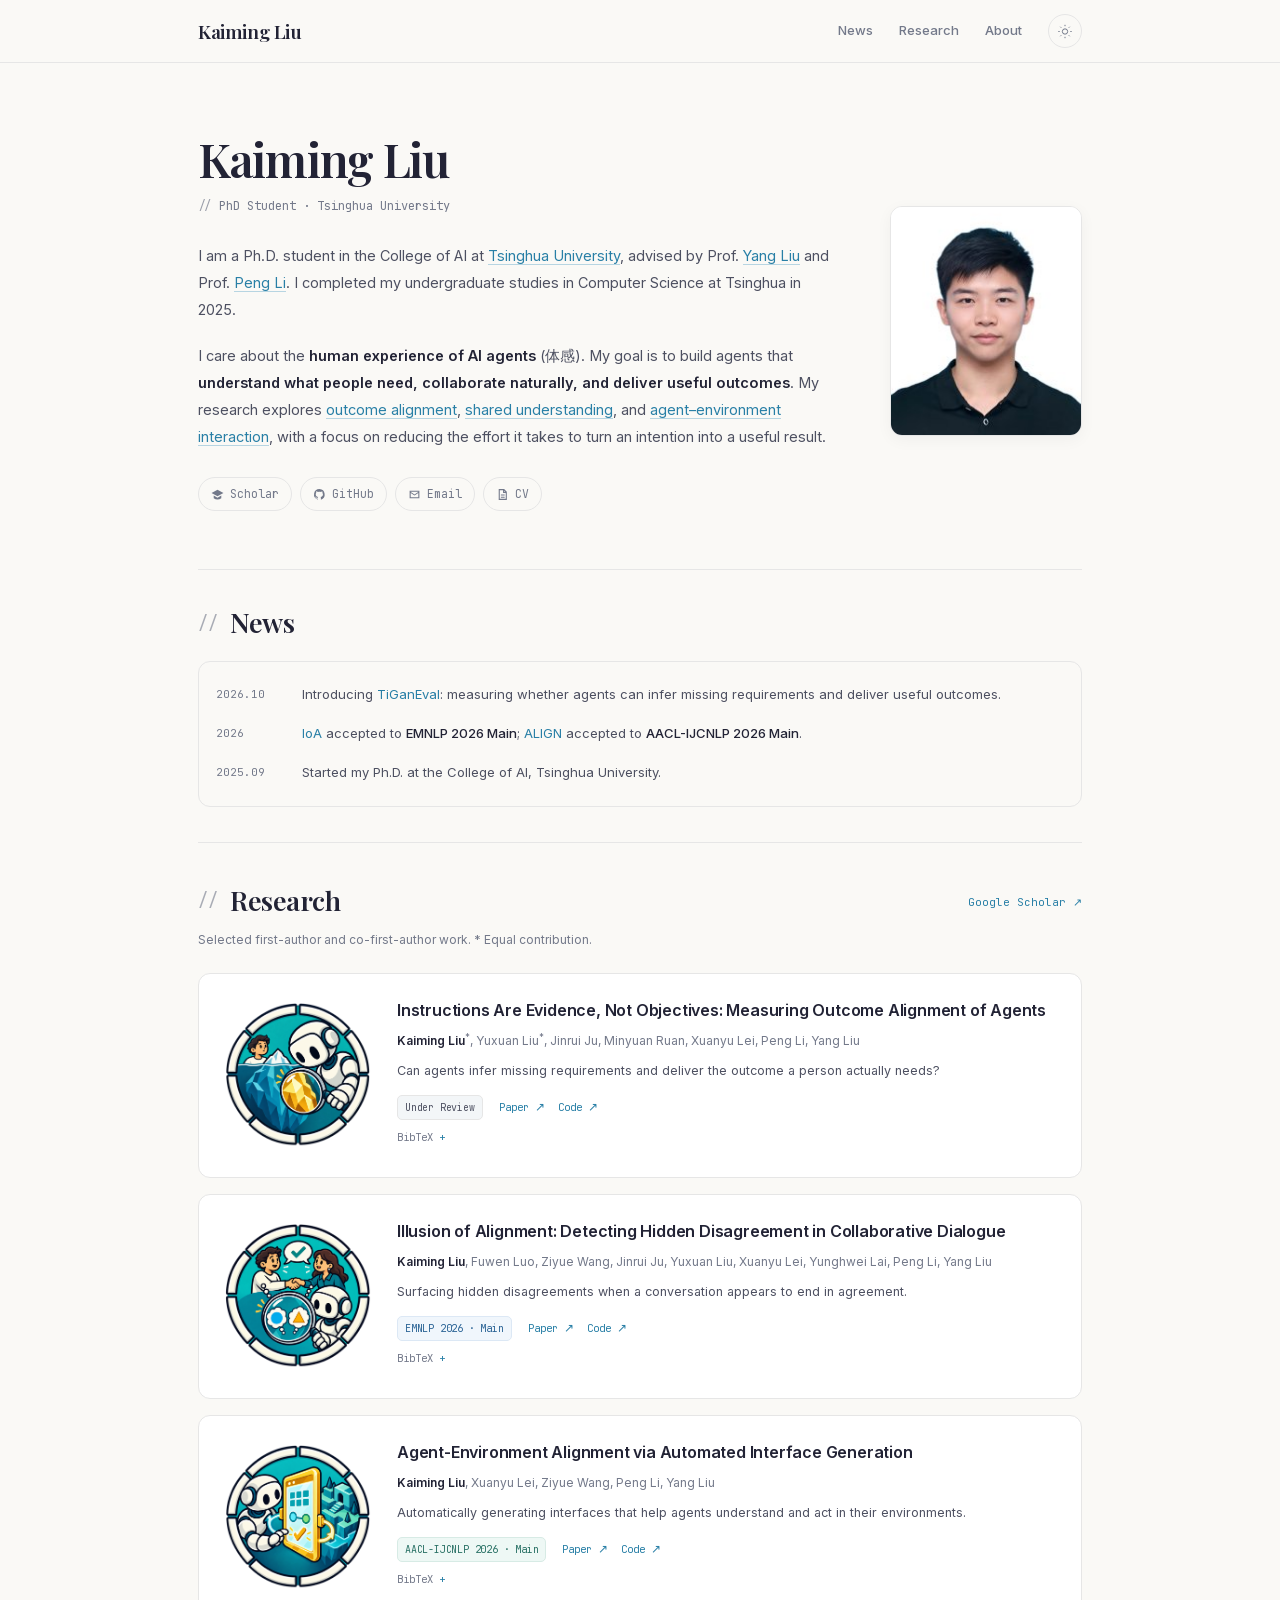
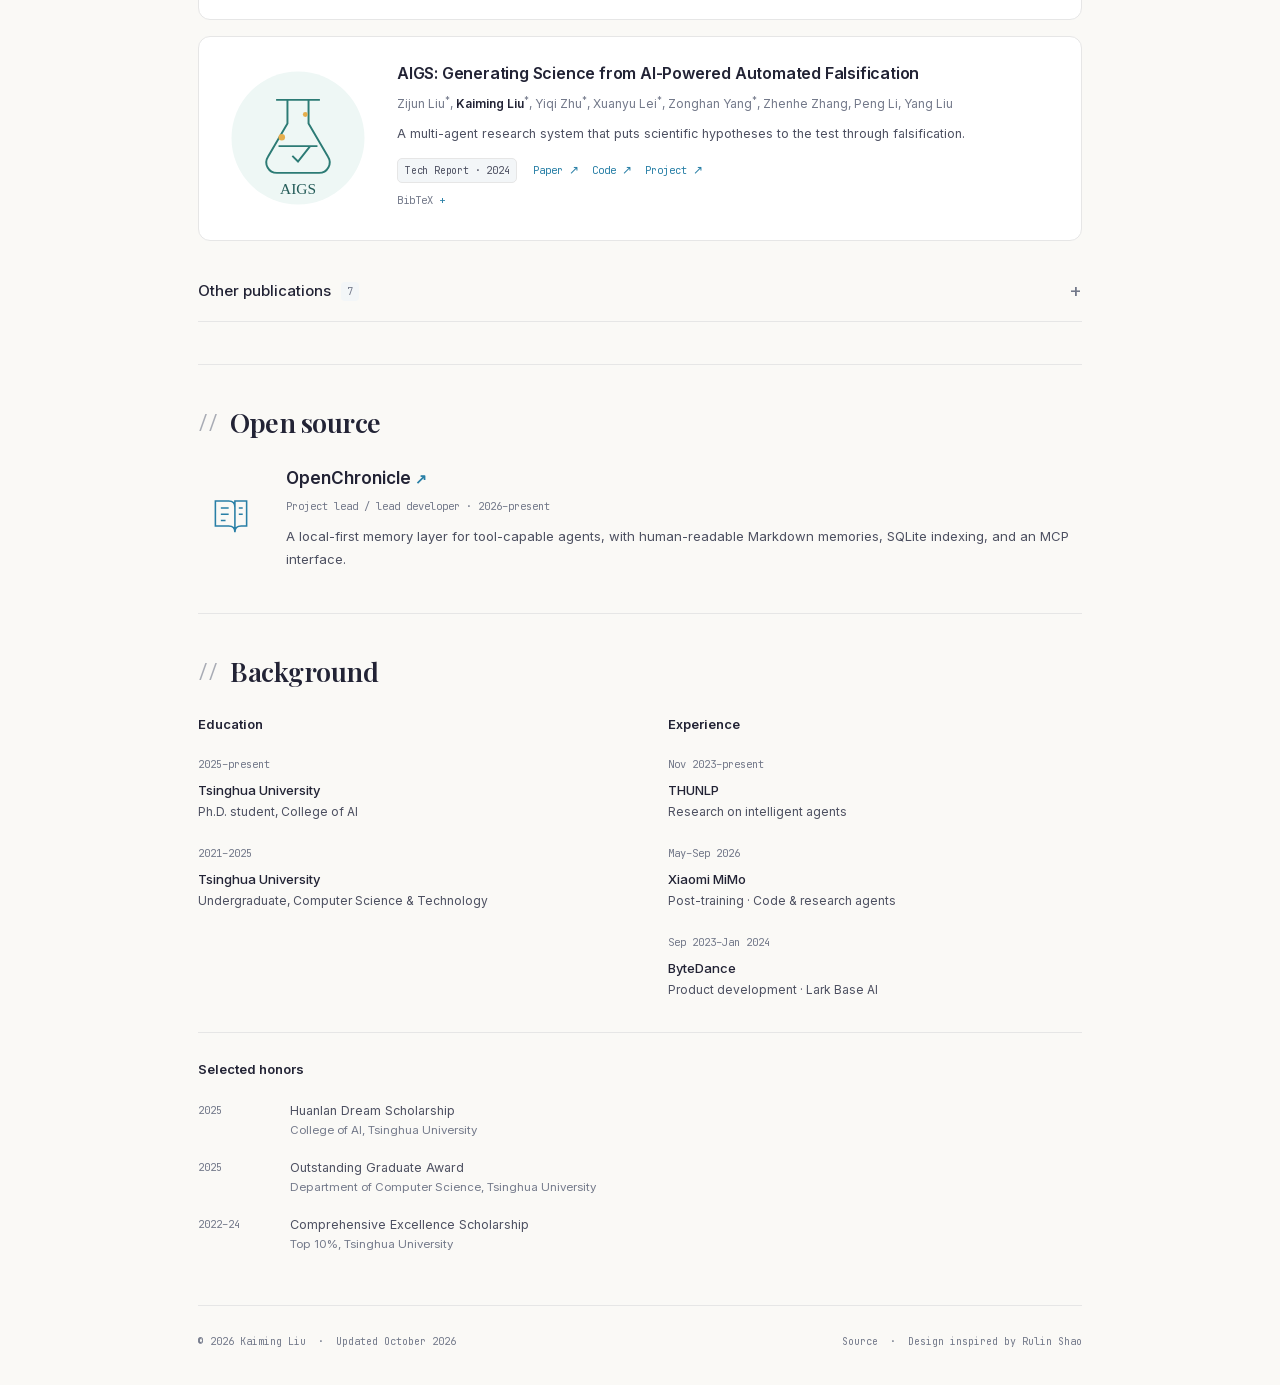
==== index.html @ 035455b8 "Create academic homepage with research and publications" ====
<!doctype html>
<html lang="en" data-theme="light">
<head>
  <meta charset="utf-8">
  <meta name="viewport" content="width=device-width, initial-scale=1">
  <meta name="color-scheme" content="light dark">
  <title>Kaiming Liu | Tsinghua University</title>
  <meta name="description" content="Kaiming Liu is a Ph.D. student at Tsinghua University studying the human experience of AI agents, outcome alignment, and human–agent collaboration.">
  <link rel="canonical" href="https://kming-l.github.io/">
  <meta property="og:type" content="website">
  <meta property="og:title" content="Kaiming Liu | Tsinghua University">
  <meta property="og:description" content="Building AI agents that understand what people need, collaborate naturally, and deliver useful outcomes.">
  <meta property="og:url" content="https://kming-l.github.io/">
  <meta property="og:image" content="https://kming-l.github.io/assets/portrait.jpg">
  <meta name="twitter:card" content="summary">
  <meta name="theme-color" content="#faf9f6">
  <link rel="icon" href="assets/favicon.svg" type="image/svg+xml">
  <link rel="stylesheet" href="assets/fonts/fonts.css">
  <link rel="stylesheet" href="assets/site.css">
  <script>try{const t=localStorage.getItem('kaiming-theme');if(t==='dark'||t==='light')document.documentElement.dataset.theme=t}catch{}</script>
  <script src="assets/site.js" defer></script>
  <script type="application/ld+json">{"@context":"https://schema.org","@type":"Person","name":"Kaiming Liu","url":"https://kming-l.github.io/","image":"https://kming-l.github.io/assets/portrait.jpg","jobTitle":"Ph.D. student","affiliation":{"@type":"CollegeOrUniversity","name":"Tsinghua University"},"sameAs":["https://github.com/KMing-L","https://scholar.google.com/citations?user=X9bm8UMAAAAJ&hl=en"]}</script>
</head>
<body>
  <a class="skip-link" href="#main">Skip to content</a>
  <header class="site-header">
    <nav class="nav-inner" aria-label="Main navigation">
      <a class="wordmark" href="#top">Kaiming Liu</a>
      <div class="nav-items"><a href="#news">News</a><a href="#research">Research</a><a href="#about">About</a>
        <button id="theme-toggle" type="button" aria-label="Switch to dark theme" aria-pressed="false" title="Switch theme" hidden>
          <svg class="sun-icon" viewBox="0 0 24 24" fill="none" stroke="currentColor" stroke-width="1.5" aria-hidden="true"><circle cx="12" cy="12" r="4"/><path d="M12 2v2m0 16v2M2 12h2m16 0h2M4.9 4.9l1.4 1.4m11.4 11.4 1.4 1.4M4.9 19.1l1.4-1.4M17.7 6.3l1.4-1.4"/></svg>
          <svg class="moon-icon" viewBox="0 0 24 24" fill="none" stroke="currentColor" stroke-width="1.5" aria-hidden="true"><path d="M20.7 13.3A8.9 8.9 0 0 1 10.7 3.3 9 9 0 1 0 20.7 13.3Z"/></svg>
        </button>
      </div>
    </nav>
  </header>
  <main id="main" class="page-shell">
    <section class="intro" id="top" aria-labelledby="name">
      <div class="intro-main">
        <h1 id="name">Kaiming Liu</h1>
        <p class="affiliation"><span aria-hidden="true">// </span>PhD Student · Tsinghua University</p>
        <div class="bio">
          <p>I am a Ph.D. student in the College of AI at <a href="https://www.tsinghua.edu.cn/en/">Tsinghua University</a>, advised by Prof. <a href="https://nlp.csai.tsinghua.edu.cn/~ly/">Yang Liu</a> and Prof. <a href="https://lpeng.net/">Peng Li</a>. I completed my undergraduate studies in Computer Science at Tsinghua in 2025.</p>
          <p>I care about the <strong>human experience of AI agents</strong> (<span lang="zh-CN">体感</span>). My goal is to build agents that <strong>understand what people need, collaborate naturally, and deliver useful outcomes</strong>. My research explores <a href="#tigan">outcome alignment</a>, <a href="#ioa">shared understanding</a>, and <a href="#align">agent–environment interaction</a>, with a focus on reducing the effort it takes to turn an intention into a useful result.</p>
        </div>
        <div class="contact-links" aria-label="Profile and contact links">
          <a href="https://scholar.google.com/citations?user=X9bm8UMAAAAJ&amp;hl=en"><svg viewBox="0 0 24 24" aria-hidden="true"><path d="m12 3 11 6-11 6L1 9Zm-7 11 7 4 7-4v5c-4 3-10 3-14 0Z"/></svg>Scholar</a>
          <a href="https://github.com/KMing-L"><svg viewBox="0 0 24 24" aria-hidden="true"><path d="M12 2a10 10 0 0 0-3.2 19.5v-2c-2.8.6-3.4-1.2-3.4-1.2-.5-1.2-1.1-1.5-1.1-1.5-.9-.6.1-.6.1-.6 1 .1 1.5 1.1 1.5 1.1.9 1.5 2.3 1 2.9.8.1-.7.4-1.2.7-1.5-2.2-.3-4.5-1.1-4.5-5 0-1.1.4-2 1-2.7-.1-.3-.4-1.3.1-2.7 0 0 .8-.3 2.8 1A10 10 0 0 1 12 7c.9 0 1.7.1 2.5.3 2-1.3 2.8-1 2.8-1 .5 1.4.2 2.4.1 2.7.7.7 1 1.6 1 2.7 0 3.9-2.3 4.7-4.5 5 .4.3.7.9.7 1.8v3A10 10 0 0 0 12 2Z"/></svg>GitHub</a>
          <a href="mailto:chatkming@gmail.com"><svg viewBox="0 0 24 24" aria-hidden="true"><path d="M3 5h18v14H3Zm1.5 2 7.5 5 7.5-5H4.5ZM5 17h14V9l-7 4.7L5 9Z"/></svg>Email</a>
          <a href="cv.html"><svg viewBox="0 0 24 24" aria-hidden="true"><path d="M5 2h10l5 5v15H5Zm2 2v16h11V9h-5V4H7Zm8 1v2h2ZM9 12h7v2H9Zm0 4h7v2H9Z"/></svg>CV</a>
        </div>
      </div>
      <figure class="portrait"><img src="assets/portrait.jpg" width="192" height="256" alt="Kaiming Liu" fetchpriority="high"></figure>
    </section>

    <section class="page-section news-section" id="news" aria-labelledby="news-title">
      <h2 id="news-title"><span aria-hidden="true">//</span> News</h2>
      <div class="news-list">
        <div class="news-item"><time datetime="2026-10-13">2026.10</time><p>Introducing <a href="#tigan">TiGanEval</a>: measuring whether agents can infer missing requirements and deliver useful outcomes.</p></div>
        <div class="news-item"><span class="news-date">2026</span><p><a href="#ioa">IoA</a> accepted to <strong>EMNLP 2026 Main</strong>; <a href="#align">ALIGN</a> accepted to <strong>AACL-IJCNLP 2026 Main</strong>.</p></div>
        <div class="news-item"><time datetime="2025-09">2025.09</time><p>Started my Ph.D. at the College of AI, Tsinghua University.</p></div>
      </div>
    </section>

    <section class="page-section" id="research" aria-labelledby="research-title">
      <div class="section-heading"><h2 id="research-title"><span aria-hidden="true">//</span> Research</h2><a class="section-link" href="https://scholar.google.com/citations?user=X9bm8UMAAAAJ&amp;hl=en">Google Scholar <span aria-hidden="true">↗</span></a></div>
      <p class="section-note">Selected first-author and co-first-author work. <span>* Equal contribution.</span></p>
      <div class="paper-list"><article class="paper-card" id="tigan">
      <a class="paper-art" href="https://arxiv.org/abs/2610.17757" aria-label="Read Instructions Are Evidence, Not Objectives: Measuring Outcome Alignment of Agents">
        <img src="assets/tigan.png" width="180" height="180" alt="TiGanEval" loading="lazy">
      </a>
      <div class="paper-body">
        <h3><a href="https://arxiv.org/abs/2610.17757">Instructions Are Evidence, Not Objectives: Measuring Outcome Alignment of Agents</a></h3>
        <p class="authors"><strong>Kaiming Liu</strong><sup>*</sup>, Yuxuan Liu<sup>*</sup>, Jinrui Ju, Minyuan Ruan, Xuanyu Lei, Peng Li, Yang Liu</p>
        <p class="paper-description">Can agents infer missing requirements and deliver the outcome a person actually needs?</p>
        <div class="paper-bottom"><span class="venue neutral">Under Review</span><div class="paper-links"><a href="https://arxiv.org/abs/2610.17757">Paper <span aria-hidden="true">↗</span></a><a href="https://github.com/THUNLP-MT/TiGanEval">Code <span aria-hidden="true">↗</span></a></div></div>
        <details class="citation"><summary>BibTeX</summary><div class="citation-panel"><button class="copy-citation" type="button">Copy citation</button><pre tabindex="0">@misc{tigan2026,
  title = {Instructions Are Evidence, Not Objectives: Measuring Outcome Alignment of Agents},
  author = {Kaiming Liu and Yuxuan Liu and Jinrui Ju and Minyuan Ruan and Xuanyu Lei and Peng Li and Yang Liu},
  year = {2026},
  eprint = {2610.17757},
  archivePrefix = {arXiv},
  url = {https://arxiv.org/abs/2610.17757}
}</pre></div></details>
      </div>
    </article>
<article class="paper-card" id="ioa">
      <a class="paper-art" href="https://arxiv.org/abs/2608.08210" aria-label="Read Illusion of Alignment: Detecting Hidden Disagreement in Collaborative Dialogue">
        <img src="assets/ioa.png" width="180" height="180" alt="IoA" loading="lazy">
      </a>
      <div class="paper-body">
        <h3><a href="https://arxiv.org/abs/2608.08210">Illusion of Alignment: Detecting Hidden Disagreement in Collaborative Dialogue</a></h3>
        <p class="authors"><strong>Kaiming Liu</strong>, Fuwen Luo, Ziyue Wang, Jinrui Ju, Yuxuan Liu, Xuanyu Lei, Yunghwei Lai, Peng Li, Yang Liu</p>
        <p class="paper-description">Surfacing hidden disagreements when a conversation appears to end in agreement.</p>
        <div class="paper-bottom"><span class="venue blue">EMNLP 2026 · Main</span><div class="paper-links"><a href="https://arxiv.org/abs/2608.08210">Paper <span aria-hidden="true">↗</span></a><a href="https://github.com/THUNLP-MT/IoA">Code <span aria-hidden="true">↗</span></a></div></div>
        <details class="citation"><summary>BibTeX</summary><div class="citation-panel"><button class="copy-citation" type="button">Copy citation</button><pre tabindex="0">@misc{ioa2026,
  title = {Illusion of Alignment: Detecting Hidden Disagreement in Collaborative Dialogue},
  author = {Kaiming Liu and Fuwen Luo and Ziyue Wang and Jinrui Ju and Yuxuan Liu and Xuanyu Lei and Yunghwei Lai and Peng Li and Yang Liu},
  year = {2026},
  eprint = {2608.08210},
  archivePrefix = {arXiv},
  url = {https://arxiv.org/abs/2608.08210}
}</pre></div></details>
      </div>
    </article>
<article class="paper-card" id="align">
      <a class="paper-art" href="https://arxiv.org/abs/2505.21055" aria-label="Read Agent-Environment Alignment via Automated Interface Generation">
        <img src="assets/align.png" width="180" height="180" alt="ALIGN" loading="lazy">
      </a>
      <div class="paper-body">
        <h3><a href="https://arxiv.org/abs/2505.21055">Agent-Environment Alignment via Automated Interface Generation</a></h3>
        <p class="authors"><strong>Kaiming Liu</strong>, Xuanyu Lei, Ziyue Wang, Peng Li, Yang Liu</p>
        <p class="paper-description">Automatically generating interfaces that help agents understand and act in their environments.</p>
        <div class="paper-bottom"><span class="venue teal">AACL-IJCNLP 2026 · Main</span><div class="paper-links"><a href="https://arxiv.org/abs/2505.21055">Paper <span aria-hidden="true">↗</span></a><a href="https://github.com/THUNLP-MT/ALIGN">Code <span aria-hidden="true">↗</span></a></div></div>
        <details class="citation"><summary>BibTeX</summary><div class="citation-panel"><button class="copy-citation" type="button">Copy citation</button><pre tabindex="0">@misc{align2025,
  title = {Agent-Environment Alignment via Automated Interface Generation},
  author = {Kaiming Liu and Xuanyu Lei and Ziyue Wang and Peng Li and Yang Liu},
  year = {2025},
  eprint = {2505.21055},
  archivePrefix = {arXiv},
  url = {https://arxiv.org/abs/2505.21055}
}</pre></div></details>
      </div>
    </article>
<article class="paper-card" id="aigs">
      <a class="paper-art" href="https://arxiv.org/abs/2411.11910" aria-label="Read AIGS: Generating Science from AI-Powered Automated Falsification">
        <img src="assets/aigs.svg" width="180" height="180" alt="AIGS" loading="lazy">
      </a>
      <div class="paper-body">
        <h3><a href="https://arxiv.org/abs/2411.11910">AIGS: Generating Science from AI-Powered Automated Falsification</a></h3>
        <p class="authors">Zijun Liu<sup>*</sup>, <strong>Kaiming Liu</strong><sup>*</sup>, Yiqi Zhu<sup>*</sup>, Xuanyu Lei<sup>*</sup>, Zonghan Yang<sup>*</sup>, Zhenhe Zhang, Peng Li, Yang Liu</p>
        <p class="paper-description">A multi-agent research system that puts scientific hypotheses to the test through falsification.</p>
        <div class="paper-bottom"><span class="venue neutral">Tech Report · 2024</span><div class="paper-links"><a href="https://arxiv.org/abs/2411.11910">Paper <span aria-hidden="true">↗</span></a><a href="https://github.com/AgentForceTeamOfficial/Baby-AIGS">Code <span aria-hidden="true">↗</span></a><a href="https://agent-force.github.io/AIGS/">Project <span aria-hidden="true">↗</span></a></div></div>
        <details class="citation"><summary>BibTeX</summary><div class="citation-panel"><button class="copy-citation" type="button">Copy citation</button><pre tabindex="0">@misc{aigs2024,
  title = {AIGS: Generating Science from AI-Powered Automated Falsification},
  author = {Zijun Liu and Kaiming Liu and Yiqi Zhu and Xuanyu Lei and Zonghan Yang and Zhenhe Zhang and Peng Li and Yang Liu},
  year = {2024},
  eprint = {2411.11910},
  archivePrefix = {arXiv},
  url = {https://arxiv.org/abs/2411.11910}
}</pre></div></details>
      </div>
    </article></div>
      <details class="other-publications" id="other-publications"><summary>Other publications <span class="count">7</span><span class="expand-mark" aria-hidden="true">+</span></summary><div class="other-list"><article class="compact-paper" id="mimo"><h3><a href="https://arxiv.org/abs/2610.11959">MiMo-V2.6: Scaling Reinforcement Learning Towards Self-Improvement</a></h3><p class="authors">Xiaomi LLM-Core Team (including <strong>Kaiming Liu</strong>)</p><p class="compact-venue">Tech Report · 2026 <span aria-hidden="true">·</span> <a href="https://arxiv.org/abs/2610.11959">Paper ↗</a></p></article>
<article class="compact-paper" id="state2state"><h3><a href="https://arxiv.org/abs/2608.04934">State2State: Environment-Derived Mid-Training for LLM Agents</a></h3><p class="authors">Xuanyu Lei, Yiqi Zhu, Chenliang Li, <strong>Kaiming Liu</strong>, Peng Li, Ming Yan, Jieping Ye, Ya-Qin Zhang, Yang Liu</p><p class="compact-venue">Preprint · 2026 <span aria-hidden="true">·</span> <a href="https://arxiv.org/abs/2608.04934">Paper ↗</a></p></article>
<article class="compact-paper" id="beyond-words"><h3><a href="https://arxiv.org/abs/2602.13832">Beyond Words: Evaluating and Bridging Epistemic Divergence in User-Agent Interaction via Theory of Mind</a></h3><p class="authors">Minyuan Ruan<sup>*</sup>, Ziyue Wang<sup>*</sup>, <strong>Kaiming Liu</strong>, Yunghwei Lai, Peng Li, Yang Liu</p><p class="compact-venue">Under Review · 2026 <span aria-hidden="true">·</span> <a href="https://arxiv.org/abs/2602.13832">Paper ↗</a></p></article>
<article class="compact-paper" id="doctor-r1"><h3><a href="https://arxiv.org/abs/2510.04284">Doctor-R1: Mastering Clinical Inquiry with Experiential Agentic Reinforcement Learning</a></h3><p class="authors">Yunghwei Lai, <strong>Kaiming Liu</strong>, Ziyue Wang, Weizhi Ma, Yang Liu</p><p class="compact-venue">ICLR 2026 <span aria-hidden="true">·</span> <a href="https://arxiv.org/abs/2510.04284">Paper ↗</a></p></article>
<article class="compact-paper" id="writing-rl"><h3><a href="https://aclanthology.org/2026.acl-long.255/">Writing-RL: Advancing Long-form Writing via Adaptive Curriculum Reinforcement Learning</a></h3><p class="authors">Xuanyu Lei, Chenliang Li, Yuning Wu, <strong>Kaiming Liu</strong>, Weizhou Shen, Peng Li, Ming Yan, Fei Huang, Ya-Qin Zhang, Yang Liu</p><p class="compact-venue">ACL 2026 · Main <span aria-hidden="true">·</span> <a href="https://aclanthology.org/2026.acl-long.255/">Paper ↗</a></p></article>
<article class="compact-paper" id="edc2-rag"><h3><a href="https://aclanthology.org/2025.findings-emnlp.522/">Efficient Dynamic Clustering-Based Document Compression for Retrieval-Augmented-Generation</a></h3><p class="authors">Weitao Li, Xiangyu Zhang, <strong>Kaiming Liu</strong>, Xuanyu Lei, Weizhi Ma, Yang Liu</p><p class="compact-venue">EMNLP 2025 · Findings <span aria-hidden="true">·</span> <a href="https://aclanthology.org/2025.findings-emnlp.522/">Paper ↗</a></p></article>
<article class="compact-paper" id="unified-alignment"><h3><a href="https://arxiv.org/abs/2402.07744">Towards Unified Alignment Between Agents, Humans, and Environment</a></h3><p class="authors">Zonghan Yang<sup>*</sup>, An Liu<sup>*</sup>, Zijun Liu<sup>*</sup>, <strong>Kaiming Liu</strong>, Fangzhou Xiong, Yile Wang, Zeyuan Yang, Qingyuan Hu, Xinrui Chen, Zhenhe Zhang, Fuwen Luo, Zhicheng Guo, Peng Li, Yang Liu</p><p class="compact-venue">ICML 2024 <span aria-hidden="true">·</span> <a href="https://arxiv.org/abs/2402.07744">Paper ↗</a></p></article></div></details>
    </section>

    <section class="page-section" id="projects" aria-labelledby="projects-title">
      <h2 id="projects-title"><span aria-hidden="true">//</span> Open source</h2>
      <article class="project-row"><div class="project-symbol" aria-hidden="true"><svg viewBox="0 0 64 64" fill="none" stroke="currentColor" stroke-width="2"><path d="M12 14h17c5 0 8 3 8 8v32c0-5-3-8-8-8H12Zm40 0H37v40c0-5 3-8 8-8h7Z"/><path d="M19 23h10m-10 8h10m-10 8h6m17-16h5m-5 8h5"/></svg></div><div><h3><a href="https://github.com/Einsia/OpenChronicle">OpenChronicle <span aria-hidden="true">↗</span></a></h3><p class="project-role">Project lead / lead developer · 2026–present</p><p>A local-first memory layer for tool-capable agents, with human-readable Markdown memories, SQLite indexing, and an MCP interface.</p></div></article>
    </section>

    <section class="page-section" id="about" aria-labelledby="about-title">
      <h2 id="about-title"><span aria-hidden="true">//</span> Background</h2>
      <div class="background-grid">
        <div><h3 class="small-heading">Education</h3><div class="history-item"><p class="history-date">2025–present</p><h4>Tsinghua University</h4><p>Ph.D. student, College of AI</p></div><div class="history-item"><p class="history-date">2021–2025</p><h4>Tsinghua University</h4><p>Undergraduate, Computer Science &amp; Technology</p></div></div>
        <div><h3 class="small-heading">Experience</h3><div class="history-item"><p class="history-date">Nov 2023–present</p><h4>THUNLP</h4><p>Research on intelligent agents</p></div><div class="history-item"><p class="history-date">May–Sep 2026</p><h4>Xiaomi MiMo</h4><p>Post-training · Code &amp; research agents</p></div><div class="history-item"><p class="history-date">Sep 2023–Jan 2024</p><h4>ByteDance</h4><p>Product development · Lark Base AI</p></div></div>
      </div>
      <div class="honors"><h3 class="small-heading">Selected honors</h3><ul><li><span>2025</span><div>Huanlan Dream Scholarship <small>College of AI, Tsinghua University</small></div></li><li><span>2025</span><div>Outstanding Graduate Award <small>Department of Computer Science, Tsinghua University</small></div></li><li><span>2022–24</span><div>Comprehensive Excellence Scholarship <small>Top 10%, Tsinghua University</small></div></li></ul></div>
    </section>
    <footer><p>© 2026 Kaiming Liu <span>·</span> Updated October 2026</p><p><a href="https://github.com/KMing-L/KMing-L.github.io">Source</a> <span>·</span> Design inspired by <a href="https://rulinshao.github.io/">Rulin Shao</a></p></footer>
  </main>
  <div id="status-message" class="sr-only" role="status" aria-live="polite"></div>
</body>
</html>
---- assets/fonts/fonts.css ----
@font-face {
  font-family: 'Inter';
  font-style: normal;
  font-weight: 400;
  font-display: swap;
  src: url(inter.woff2) format('woff2');
  unicode-range: U+0000-00FF, U+0131, U+0152-0153, U+02BB-02BC, U+02C6, U+02DA, U+02DC, U+0304, U+0308, U+0329, U+2000-206F, U+20AC, U+2122, U+2191, U+2193, U+2212, U+2215, U+FEFF, U+FFFD;
}
@font-face {
  font-family: 'Inter';
  font-style: normal;
  font-weight: 500;
  font-display: swap;
  src: url(inter.woff2) format('woff2');
  unicode-range: U+0000-00FF, U+0131, U+0152-0153, U+02BB-02BC, U+02C6, U+02DA, U+02DC, U+0304, U+0308, U+0329, U+2000-206F, U+20AC, U+2122, U+2191, U+2193, U+2212, U+2215, U+FEFF, U+FFFD;
}
@font-face {
  font-family: 'Inter';
  font-style: normal;
  font-weight: 600;
  font-display: swap;
  src: url(inter.woff2) format('woff2');
  unicode-range: U+0000-00FF, U+0131, U+0152-0153, U+02BB-02BC, U+02C6, U+02DA, U+02DC, U+0304, U+0308, U+0329, U+2000-206F, U+20AC, U+2122, U+2191, U+2193, U+2212, U+2215, U+FEFF, U+FFFD;
}
@font-face {
  font-family: 'JetBrains Mono';
  font-style: normal;
  font-weight: 400;
  font-display: swap;
  src: url(jetbrains-mono.woff2) format('woff2');
  unicode-range: U+0000-00FF, U+0131, U+0152-0153, U+02BB-02BC, U+02C6, U+02DA, U+02DC, U+0304, U+0308, U+0329, U+2000-206F, U+20AC, U+2122, U+2191, U+2193, U+2212, U+2215, U+FEFF, U+FFFD;
}
@font-face {
  font-family: 'JetBrains Mono';
  font-style: normal;
  font-weight: 500;
  font-display: swap;
  src: url(jetbrains-mono.woff2) format('woff2');
  unicode-range: U+0000-00FF, U+0131, U+0152-0153, U+02BB-02BC, U+02C6, U+02DA, U+02DC, U+0304, U+0308, U+0329, U+2000-206F, U+20AC, U+2122, U+2191, U+2193, U+2212, U+2215, U+FEFF, U+FFFD;
}
@font-face {
  font-family: 'Playfair Display';
  font-style: normal;
  font-weight: 500;
  font-display: swap;
  src: url(playfair-display.woff2) format('woff2');
  unicode-range: U+0000-00FF, U+0131, U+0152-0153, U+02BB-02BC, U+02C6, U+02DA, U+02DC, U+0304, U+0308, U+0329, U+2000-206F, U+20AC, U+2122, U+2191, U+2193, U+2212, U+2215, U+FEFF, U+FFFD;
}
@font-face {
  font-family: 'Playfair Display';
  font-style: normal;
  font-weight: 600;
  font-display: swap;
  src: url(playfair-display.woff2) format('woff2');
  unicode-range: U+0000-00FF, U+0131, U+0152-0153, U+02BB-02BC, U+02C6, U+02DA, U+02DC, U+0304, U+0308, U+0329, U+2000-206F, U+20AC, U+2122, U+2191, U+2193, U+2212, U+2215, U+FEFF, U+FFFD;
}
@font-face {
  font-family: 'Playfair Display';
  font-style: normal;
  font-weight: 700;
  font-display: swap;
  src: url(playfair-display.woff2) format('woff2');
  unicode-range: U+0000-00FF, U+0131, U+0152-0153, U+02BB-02BC, U+02C6, U+02DA, U+02DC, U+0304, U+0308, U+0329, U+2000-206F, U+20AC, U+2122, U+2191, U+2193, U+2212, U+2215, U+FEFF, U+FFFD;
}
---- assets/site.css ----
:root{--page:#faf9f6;--surface:#fff;--ink:#222335;--body:#4d5061;--muted:#73798a;--link:#287fa6;--line:#e6e6e6;--accent-line:#b7d5e2;--soft:#f3f6f8;--serif:'Playfair Display',Georgia,serif;--sans:'Inter',-apple-system,BlinkMacSystemFont,'Segoe UI',sans-serif;--mono:'JetBrains Mono',ui-monospace,monospace;color-scheme:light}
html[data-theme=dark]{--page:#14151d;--surface:#1c1e29;--ink:#edf0f5;--body:#c0c4d0;--muted:#9aa5b8;--link:#8fc5e1;--line:#323645;--accent-line:#53738a;--soft:#242a38;color-scheme:dark}
*{box-sizing:border-box}html{scroll-behavior:smooth;scroll-padding-top:84px}body{margin:0;background:var(--page);color:var(--body);font:15px/1.78 var(--sans);-webkit-font-smoothing:antialiased}a{color:var(--link);text-decoration:none;text-underline-offset:3px}a:hover{text-decoration:underline}button,summary,a{-webkit-tap-highlight-color:transparent}a:focus-visible,button:focus-visible,summary:focus-visible,pre:focus-visible{outline:2px solid var(--link);outline-offset:5px;border-radius:3px}button{font:inherit}img,svg{display:block;max-width:100%}p,h1,h2,h3,h4,figure{margin:0}strong{font-weight:600;color:var(--ink)}sup{font-size:.75em;line-height:0}button[hidden]{display:none!important}
.site-header{position:sticky;z-index:10;top:0;border-bottom:1px solid var(--line);background:var(--page)}.nav-inner{max-width:940px;padding:0 28px;height:62px;margin:auto;display:flex;align-items:center;justify-content:space-between}.wordmark{font:600 19px var(--serif);color:var(--ink);letter-spacing:-.4px}.wordmark:hover{text-decoration:none}.nav-items{display:flex;align-items:center;gap:26px}.nav-items>a{font-size:13px;color:var(--muted);font-weight:500}.nav-items>a:hover{color:var(--link)}#theme-toggle{width:34px;height:34px;padding:8px;border:1px solid var(--line);border-radius:50%;background:transparent;color:var(--muted);cursor:pointer}#theme-toggle:hover{color:var(--link);border-color:var(--accent-line)}#theme-toggle svg{width:17px;height:17px}.moon-icon,[data-theme=dark] .sun-icon{display:none}[data-theme=dark] .moon-icon{display:block}
.page-shell{max-width:940px;padding:0 28px;margin:0 auto}.intro{display:grid;grid-template-columns:minmax(0,1fr) 192px;align-items:center;gap:52px;padding:68px 0 58px;scroll-margin-top:80px}h1{font:600 47px/1.17 var(--serif);letter-spacing:-1.3px;color:var(--ink)}.affiliation{font:12px/1.8 var(--mono);color:var(--muted);margin-top:10px;margin-bottom:25px}.affiliation span{color:var(--muted);opacity:.7}.bio p{font-size:14.5px;line-height:1.86;margin-bottom:20px}.bio a{box-shadow:0 1px 0 var(--accent-line)}.bio a:hover{box-shadow:0 1px 0 var(--link);text-decoration:none}.contact-links{display:flex;flex-wrap:wrap;gap:8px;margin-top:26px}.contact-links a{display:inline-flex;align-items:center;gap:6px;border:1px solid var(--line);border-radius:24px;font:11.5px/1.4 var(--mono);padding:8px 12px;color:var(--muted);transition:border-color .15s,color .15s}.contact-links a:hover{color:var(--link);border-color:var(--accent-line);text-decoration:none}.contact-links svg{width:13px;height:13px;fill:currentColor}.portrait{width:192px;height:230px;border:1px solid var(--line);border-radius:12px;overflow:hidden;background:#fff;box-shadow:0 4px 16px #1a20370b}.portrait img{width:100%;height:100%;object-fit:cover;object-position:center 38%}
.page-section{border-top:1px solid var(--line);padding:39px 0 42px;scroll-margin-top:76px}h2{font:600 27px/1.4 var(--serif);color:var(--ink);letter-spacing:-.5px;display:flex;gap:13px;align-items:center;margin-bottom:24px}h2>span{font:400 17px var(--mono);color:var(--muted);opacity:.6}.section-heading{display:flex;align-items:baseline;justify-content:space-between;gap:16px}.section-heading h2{margin-bottom:10px}.section-link{font:11px/1.6 var(--mono);white-space:nowrap}.section-note{font-size:12px;color:var(--muted);margin-bottom:22px}.section-note>span{white-space:nowrap}.news-section{padding-top:34px;padding-bottom:35px}.news-section h2{margin-bottom:19px}.news-list{border:1px solid var(--line);border-radius:12px;padding:13px 17px}.news-item{display:grid;grid-template-columns:73px minmax(0,1fr);gap:13px;padding:8px 0;font-size:13px;line-height:1.75}.news-item time,.news-date{font:11px/2.1 var(--mono);color:var(--muted)}.news-item strong{font-weight:500}
.paper-list{display:flex;flex-direction:column;gap:16px}.paper-card{display:grid;grid-template-columns:150px minmax(0,1fr);gap:24px;padding:24px;border:1px solid var(--line);border-radius:12px;background:var(--surface);scroll-margin-top:85px;transition:border-color .16s,box-shadow .16s}.paper-card:hover{border-color:var(--accent-line);box-shadow:0 3px 14px #14294405}.paper-art{display:flex;align-items:center;justify-content:center;align-self:center;width:150px;height:155px}.paper-art img{width:146px;height:146px;object-fit:contain}.paper-body{min-width:0}.paper-body h3{font:600 16px/1.5 var(--sans);letter-spacing:-.2px;margin-bottom:8px}.paper-body h3 a,.compact-paper h3 a{color:var(--ink)}.paper-body h3 a:hover,.compact-paper h3 a:hover{color:var(--link);text-decoration:none}.authors{font-size:12px;line-height:1.8;color:var(--muted)}.paper-description{font-size:12.5px;line-height:1.7;color:var(--body);margin-top:9px}.paper-bottom{display:flex;flex-wrap:wrap;gap:10px 16px;align-items:center;margin-top:13px}.venue{font:10px/1.5 var(--mono);padding:4px 7px;border:1px solid var(--line);border-radius:5px;letter-spacing:-.2px;display:inline-block}.venue.neutral{background:var(--soft);color:var(--body)}.venue.blue{background:#f0f6fc;color:#2a6395;border-color:#dce8f5}.venue.teal{background:#eef8f5;color:#287064;border-color:#d7ebe5}[data-theme=dark] .venue.blue{background:#25344a;color:#a6c8f0;border-color:#384b65}[data-theme=dark] .venue.teal{background:#203b37;color:#a4d6cd;border-color:#37534e}.paper-links{display:flex;gap:13px;flex-wrap:wrap;font:10.5px/1.7 var(--mono)}.paper-links span{font-size:12px}.citation{font:10.5px/1.7 var(--mono);margin-top:9px}.citation>summary{color:var(--muted);cursor:pointer;list-style:none;width:max-content}.citation>summary::-webkit-details-marker{display:none}.citation>summary:after{content:' +';color:var(--link)}.citation[open]>summary:after{content:' −'}.citation-panel{margin-top:10px;border:1px solid var(--line);border-radius:6px;padding:10px;background:var(--soft)}.citation pre{max-width:100%;overflow-x:auto;white-space:pre;font:10px/1.7 var(--mono);margin:9px 0 0;color:var(--body);padding-bottom:5px}.copy-citation{font:10px var(--mono);border:1px solid var(--accent-line);border-radius:4px;background:var(--surface);color:var(--link);padding:6px 8px;cursor:pointer}
.other-publications{margin-top:25px;border-bottom:1px solid var(--line)}.other-publications>summary{display:flex;align-items:center;gap:10px;list-style:none;cursor:pointer;font-weight:500;color:var(--ink);padding:12px 0 17px}.other-publications>summary::-webkit-details-marker{display:none}.count{font:10px var(--mono);color:var(--muted);background:var(--soft);border-radius:4px;padding:3px 6px}.expand-mark{margin-left:auto;font:20px var(--mono);color:var(--muted)}.other-publications[open] .expand-mark{font-size:0}.other-publications[open] .expand-mark:after{content:'−';font-size:20px}.other-list{padding:0 2px 8px}.compact-paper{border-top:1px solid var(--line);padding:19px 0;scroll-margin-top:85px}.compact-paper h3{font-size:14px;line-height:1.6;font-weight:500;margin-bottom:5px}.compact-venue{font:10px/1.7 var(--mono);color:var(--muted);margin-top:8px}.compact-venue span{margin:0 5px}
.project-row{display:grid;grid-template-columns:66px minmax(0,1fr);gap:22px;align-items:center}.project-symbol{width:66px;height:74px;color:var(--link);padding:8px}.project-row h3{font-size:17px;font-weight:600;line-height:1.5}.project-row h3 a{color:var(--ink)}.project-row h3 span{font-size:14px;color:var(--link)}.project-role{font:10.5px/1.8 var(--mono);color:var(--muted);margin:5px 0 9px}.project-row p:not(.project-role){font-size:13px;line-height:1.8}.background-grid{display:grid;grid-template-columns:1fr 1fr;gap:56px}.small-heading{font:600 13px/1.5 var(--sans);color:var(--ink);margin-bottom:20px}.history-item{margin-bottom:22px}.history-item:last-child{margin-bottom:0}.history-date{font:10.5px/1.8 var(--mono);color:var(--muted);margin-bottom:5px}.history-item h4{font-size:13px;font-weight:500;color:var(--ink);line-height:1.7}.history-item>p:last-child{font-size:12px}.honors{margin-top:31px;padding-top:27px;border-top:1px solid var(--line)}.honors .small-heading{margin-bottom:13px}.honors ul{list-style:none;margin:0;padding:0}.honors li{display:grid;grid-template-columns:78px 1fr;gap:14px;padding:8px 0;font-size:12.5px;line-height:1.7}.honors li>span{font:10.5px/2 var(--mono);color:var(--muted)}.honors small{display:block;color:var(--muted);font-size:11.5px}
footer{border-top:1px solid var(--line);padding:26px 0 34px;font:10px/1.9 var(--mono);color:var(--muted);display:flex;flex-wrap:wrap;justify-content:space-between;gap:6px 20px}footer span{margin:0 6px}footer a{color:var(--muted)}.skip-link{position:fixed;left:16px;top:-80px;padding:10px 16px;background:var(--surface);z-index:30;border:1px solid var(--link)}.skip-link:focus{top:12px}.sr-only{position:absolute;width:1px;height:1px;padding:0;margin:-1px;overflow:hidden;clip:rect(0,0,0,0);white-space:nowrap;border:0}
@media(max-width:760px){.page-shell,.nav-inner{padding-left:24px;padding-right:24px}.intro{grid-template-columns:minmax(0,1fr) 150px;gap:28px;padding-top:48px;padding-bottom:42px}.portrait{width:150px;height:190px}h1{font-size:40px}.affiliation{font-size:10.5px}.bio p{font-size:13.5px}.contact-links{gap:6px}.contact-links a{font-size:10.5px;padding:7px 10px}.paper-card{grid-template-columns:110px minmax(0,1fr);gap:20px;padding:20px}.paper-art{width:110px;height:130px}.paper-art img{width:110px;height:110px}.paper-body h3{font-size:15px}.paper-bottom{gap:9px}.background-grid{gap:30px}}
@media(max-width:560px){.page-shell,.nav-inner{padding-left:20px;padding-right:20px}.nav-inner{height:58px}.wordmark{font-size:17px}.nav-items{gap:17px}.nav-items>a{font-size:11px}#theme-toggle{width:30px;height:30px;padding:6px}.intro{grid-template-columns:1fr;position:relative;padding-top:38px;gap:0}.intro-main{display:contents}h1{font-size:35px;max-width:calc(100% - 98px);min-height:43px;padding-top:4px}.affiliation{font-size:10px;max-width:calc(100% - 98px);line-height:1.8;margin-top:7px;min-height:41px;margin-bottom:28px}.portrait{position:absolute;right:0;top:35px;width:82px;height:102px;border-radius:8px}.bio p{font-size:13.5px;line-height:1.85;margin-bottom:17px}.contact-links{margin-top:4px;gap:8px}.contact-links a{font-size:10.5px;padding:8px 11px}.page-section{padding-top:29px;padding-bottom:33px}h2{font-size:25px;margin-bottom:21px}h2>span{font-size:15px}.section-link{font-size:9px}.section-note{font-size:11px;margin-bottom:18px}.section-note>span{display:block;margin-top:3px}.news-list{padding:10px 12px}.news-item{grid-template-columns:57px 1fr;gap:10px;font-size:12px}.news-item time,.news-date{font-size:9.5px}.paper-card{grid-template-columns:1fr;gap:13px;padding:19px}.paper-art{width:100%;height:105px;justify-content:flex-start}.paper-art img{width:100px;height:100px}.paper-body h3{font-size:15px;line-height:1.55}.authors{font-size:11.5px}.paper-description{font-size:12px}.paper-links{font-size:10.5px}.venue{font-size:9.5px}.paper-bottom{gap:10px 14px}.citation{margin-top:12px}.background-grid{grid-template-columns:1fr;gap:30px}.small-heading{margin-bottom:16px}.history-item{margin-bottom:18px}.history-item h4{font-size:13px}.project-row{grid-template-columns:44px 1fr;gap:14px;align-items:start}.project-symbol{width:44px;height:57px;padding:0}.project-row h3{font-size:16px}.project-role{font-size:9.5px}.honors li{grid-template-columns:65px 1fr;gap:8px}footer{display:block;font-size:9px}footer p+p{margin-top:7px}}
@media(prefers-reduced-motion:reduce){html{scroll-behavior:auto}*,*:before,*:after{transition:none!important}}
@media print{.site-header,.contact-links,#theme-toggle,.citation,footer,.skip-link{display:none}.page-shell{max-width:none}.intro{padding-top:0}.paper-card{break-inside:avoid}.page-section{padding:20px 0}body{background:white;color:#222}a{color:#222}h2{color:#222}}
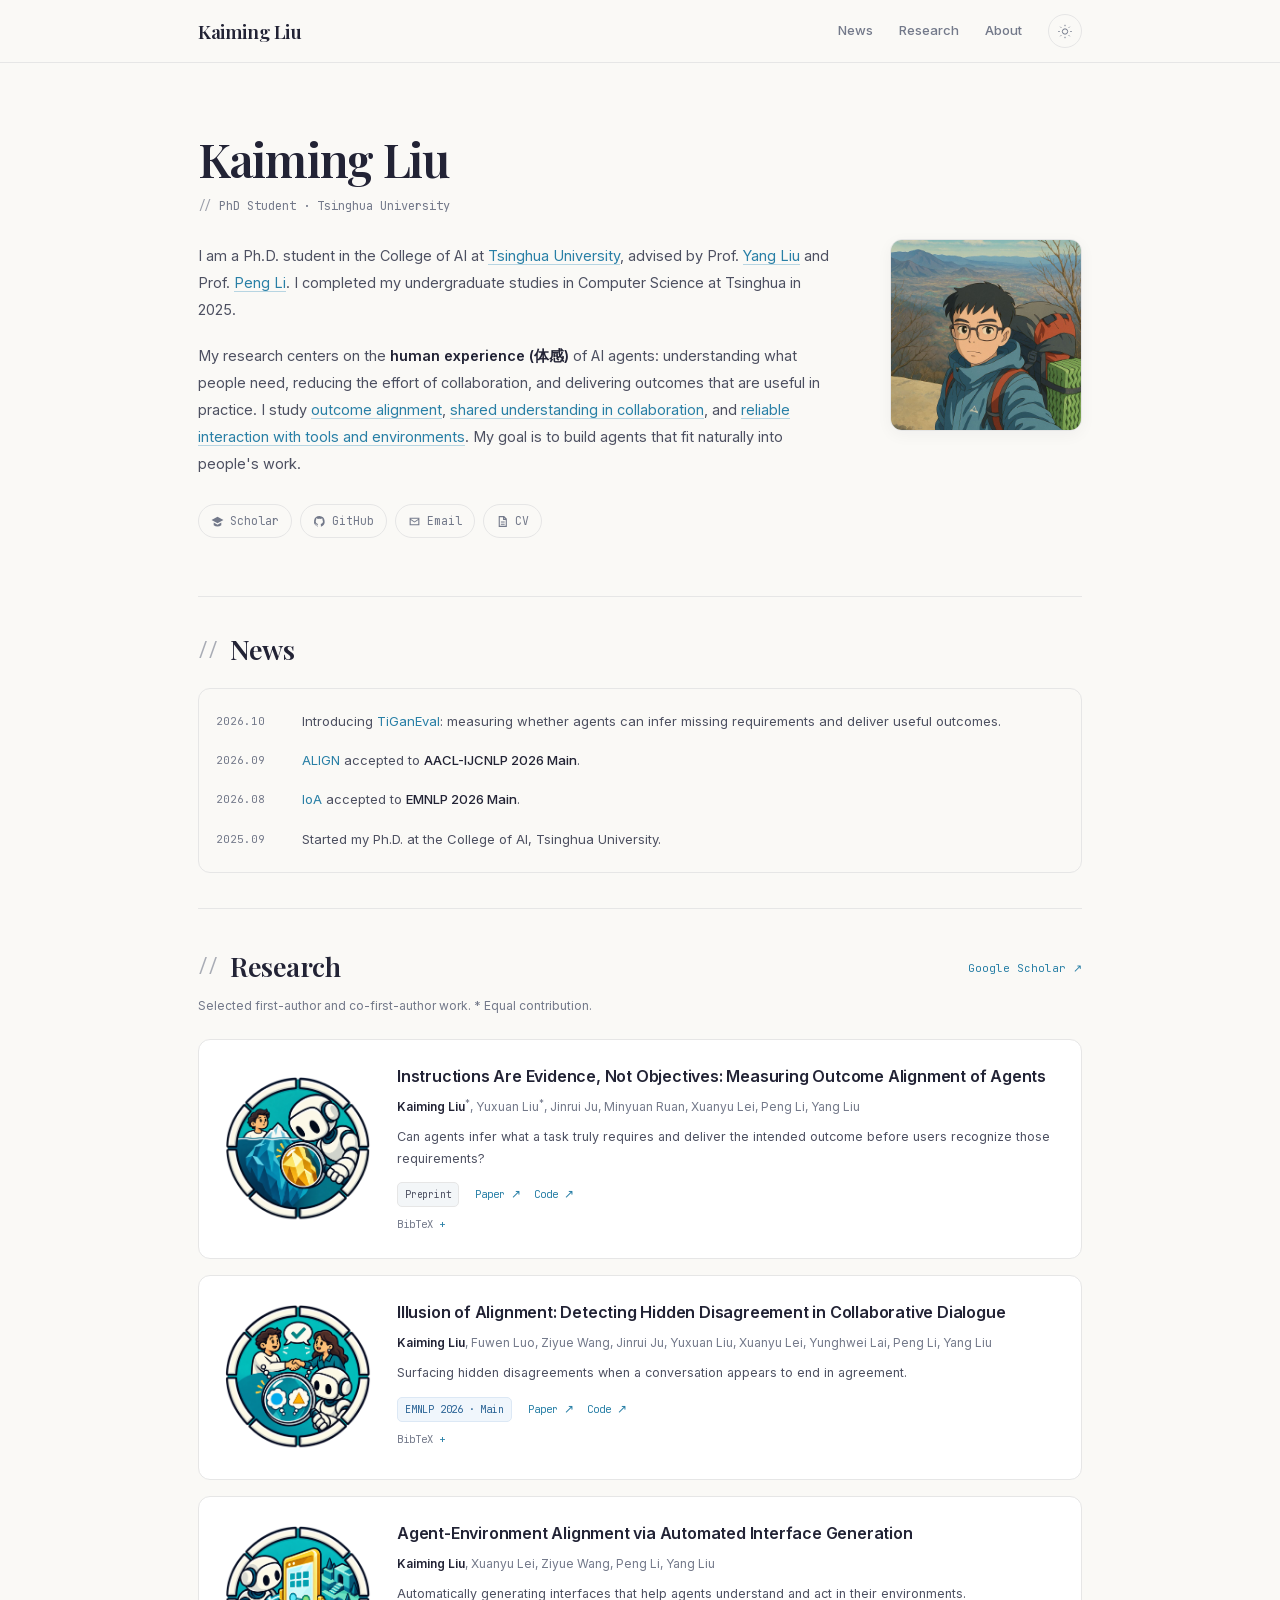
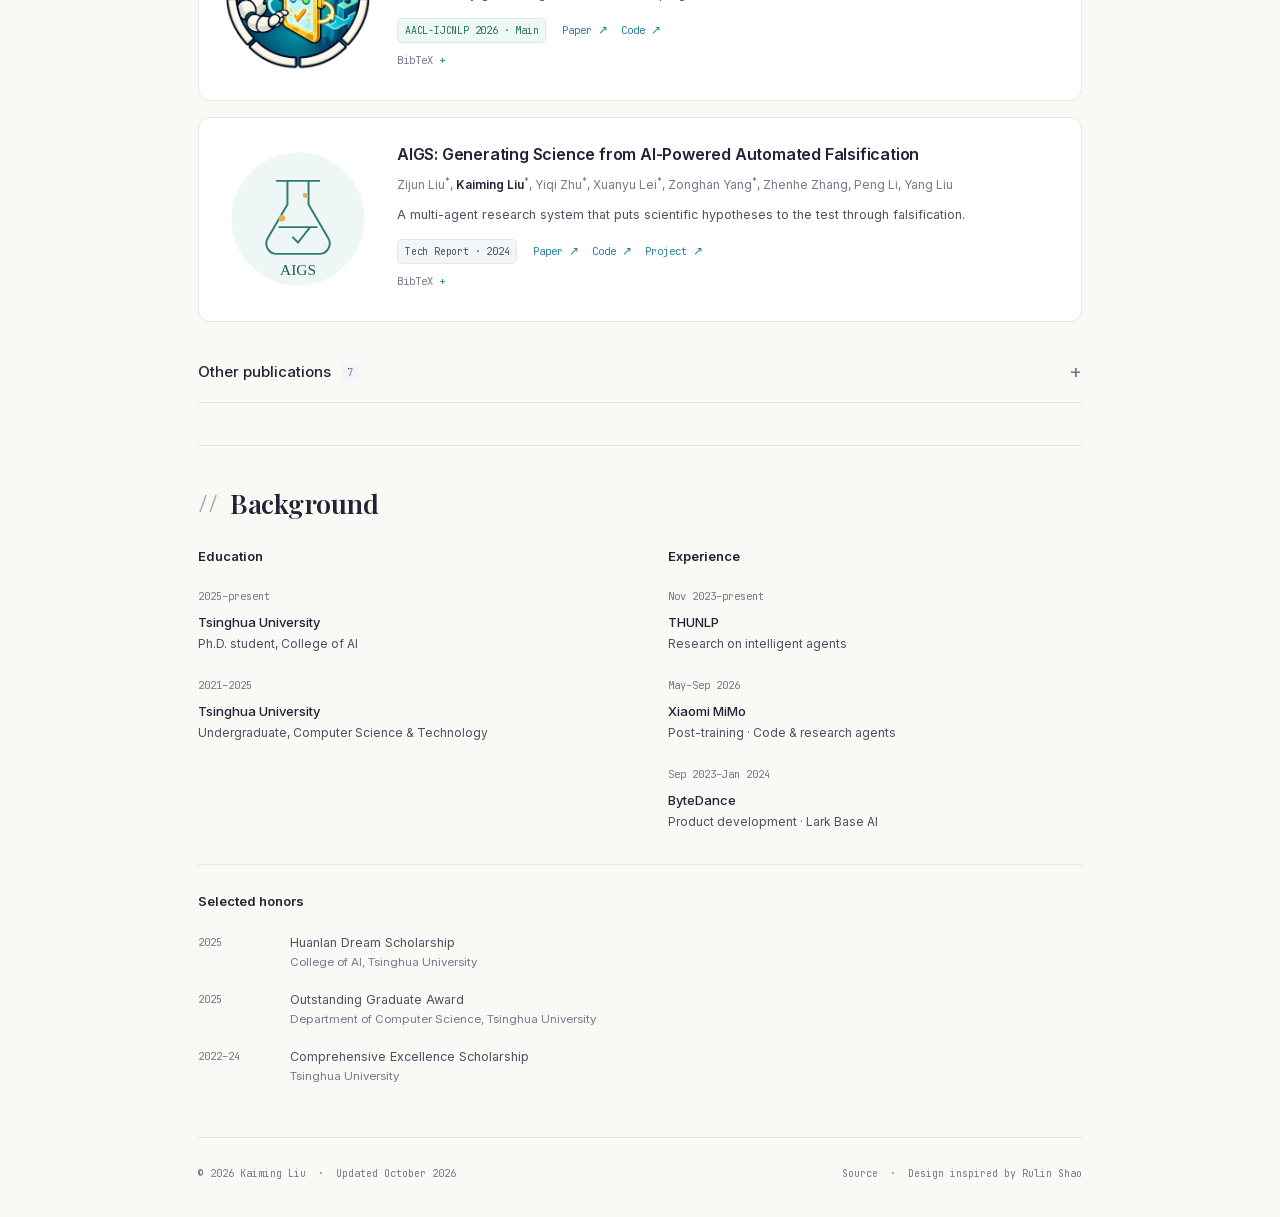
==== commit 770a0ddb: "Finalize academic homepage and CV after review" ====
--- a/index.html
+++ b/index.html
@@ -41,7 +41,7 @@
         <p class="affiliation"><span aria-hidden="true">// </span>PhD Student · Tsinghua University</p>
         <div class="bio">
           <p>I am a Ph.D. student in the College of AI at <a href="https://www.tsinghua.edu.cn/en/">Tsinghua University</a>, advised by Prof. <a href="https://nlp.csai.tsinghua.edu.cn/~ly/">Yang Liu</a> and Prof. <a href="https://lpeng.net/">Peng Li</a>. I completed my undergraduate studies in Computer Science at Tsinghua in 2025.</p>
-          <p>I care about the <strong>human experience of AI agents</strong> (<span lang="zh-CN">体感</span>). My goal is to build agents that <strong>understand what people need, collaborate naturally, and deliver useful outcomes</strong>. My research explores <a href="#tigan">outcome alignment</a>, <a href="#ioa">shared understanding</a>, and <a href="#align">agent–environment interaction</a>, with a focus on reducing the effort it takes to turn an intention into a useful result.</p>
+          <p>My research centers on the <strong>human experience (<span lang="zh-CN">体感</span>)</strong> of AI agents: understanding what people need, reducing the effort of collaboration, and delivering outcomes that are useful in practice. I study <a href="#tigan">outcome alignment</a>, <a href="#ioa">shared understanding in collaboration</a>, and <a href="#align">reliable interaction with tools and environments</a>. My goal is to build agents that fit naturally into people&#x27;s work.</p>
         </div>
         <div class="contact-links" aria-label="Profile and contact links">
           <a href="https://scholar.google.com/citations?user=X9bm8UMAAAAJ&amp;hl=en"><svg viewBox="0 0 24 24" aria-hidden="true"><path d="m12 3 11 6-11 6L1 9Zm-7 11 7 4 7-4v5c-4 3-10 3-14 0Z"/></svg>Scholar</a>
@@ -50,14 +50,15 @@
           <a href="cv.html"><svg viewBox="0 0 24 24" aria-hidden="true"><path d="M5 2h10l5 5v15H5Zm2 2v16h11V9h-5V4H7Zm8 1v2h2ZM9 12h7v2H9Zm0 4h7v2H9Z"/></svg>CV</a>
         </div>
       </div>
-      <figure class="portrait"><img src="assets/portrait.jpg" width="192" height="256" alt="Kaiming Liu" fetchpriority="high"></figure>
+      <figure class="portrait"><img src="assets/portrait.jpg" width="1024" height="1024" alt="Illustrated hiking portrait of Kaiming Liu" fetchpriority="high"></figure>
     </section>
 
     <section class="page-section news-section" id="news" aria-labelledby="news-title">
       <h2 id="news-title"><span aria-hidden="true">//</span> News</h2>
       <div class="news-list">
         <div class="news-item"><time datetime="2026-10-13">2026.10</time><p>Introducing <a href="#tigan">TiGanEval</a>: measuring whether agents can infer missing requirements and deliver useful outcomes.</p></div>
-        <div class="news-item"><span class="news-date">2026</span><p><a href="#ioa">IoA</a> accepted to <strong>EMNLP 2026 Main</strong>; <a href="#align">ALIGN</a> accepted to <strong>AACL-IJCNLP 2026 Main</strong>.</p></div>
+        <div class="news-item"><time datetime="2026-09">2026.09</time><p><a href="#align">ALIGN</a> accepted to <strong>AACL-IJCNLP 2026 Main</strong>.</p></div>
+        <div class="news-item"><time datetime="2026-08">2026.08</time><p><a href="#ioa">IoA</a> accepted to <strong>EMNLP 2026 Main</strong>.</p></div>
         <div class="news-item"><time datetime="2025-09">2025.09</time><p>Started my Ph.D. at the College of AI, Tsinghua University.</p></div>
       </div>
     </section>
@@ -72,8 +73,8 @@
       <div class="paper-body">
         <h3><a href="https://arxiv.org/abs/2610.17757">Instructions Are Evidence, Not Objectives: Measuring Outcome Alignment of Agents</a></h3>
         <p class="authors"><strong>Kaiming Liu</strong><sup>*</sup>, Yuxuan Liu<sup>*</sup>, Jinrui Ju, Minyuan Ruan, Xuanyu Lei, Peng Li, Yang Liu</p>
-        <p class="paper-description">Can agents infer missing requirements and deliver the outcome a person actually needs?</p>
-        <div class="paper-bottom"><span class="venue neutral">Under Review</span><div class="paper-links"><a href="https://arxiv.org/abs/2610.17757">Paper <span aria-hidden="true">↗</span></a><a href="https://github.com/THUNLP-MT/TiGanEval">Code <span aria-hidden="true">↗</span></a></div></div>
+        <p class="paper-description">Can agents infer what a task truly requires and deliver the intended outcome before users recognize those requirements?</p>
+        <div class="paper-bottom"><span class="venue neutral">Preprint</span><div class="paper-links"><a href="https://arxiv.org/abs/2610.17757">Paper <span aria-hidden="true">↗</span></a><a href="https://github.com/THUNLP-MT/TiGanEval">Code <span aria-hidden="true">↗</span></a></div></div>
         <details class="citation"><summary>BibTeX</summary><div class="citation-panel"><button class="copy-citation" type="button">Copy citation</button><pre tabindex="0">@misc{tigan2026,
   title = {Instructions Are Evidence, Not Objectives: Measuring Outcome Alignment of Agents},
   author = {Kaiming Liu and Yuxuan Liu and Jinrui Ju and Minyuan Ruan and Xuanyu Lei and Peng Li and Yang Liu},
@@ -141,18 +142,13 @@
 }</pre></div></details>
       </div>
     </article></div>
-      <details class="other-publications" id="other-publications"><summary>Other publications <span class="count">7</span><span class="expand-mark" aria-hidden="true">+</span></summary><div class="other-list"><article class="compact-paper" id="mimo"><h3><a href="https://arxiv.org/abs/2610.11959">MiMo-V2.6: Scaling Reinforcement Learning Towards Self-Improvement</a></h3><p class="authors">Xiaomi LLM-Core Team (including <strong>Kaiming Liu</strong>)</p><p class="compact-venue">Tech Report · 2026 <span aria-hidden="true">·</span> <a href="https://arxiv.org/abs/2610.11959">Paper ↗</a></p></article>
+      <details class="other-publications" id="other-publications"><summary>Other publications <span class="count">7</span><span class="expand-mark" aria-hidden="true">+</span></summary><div class="other-list"><article class="compact-paper" id="mimo"><h3><a href="https://arxiv.org/abs/2610.11959">MiMo-V2.6: Scaling Reinforcement Learning Towards Self-Improvement</a></h3><p class="authors">Xiaomi LLM-Core Team</p><p class="compact-venue">Tech Report · 2026 <span aria-hidden="true">·</span> <a href="https://arxiv.org/abs/2610.11959">Paper ↗</a></p></article>
 <article class="compact-paper" id="state2state"><h3><a href="https://arxiv.org/abs/2608.04934">State2State: Environment-Derived Mid-Training for LLM Agents</a></h3><p class="authors">Xuanyu Lei, Yiqi Zhu, Chenliang Li, <strong>Kaiming Liu</strong>, Peng Li, Ming Yan, Jieping Ye, Ya-Qin Zhang, Yang Liu</p><p class="compact-venue">Preprint · 2026 <span aria-hidden="true">·</span> <a href="https://arxiv.org/abs/2608.04934">Paper ↗</a></p></article>
-<article class="compact-paper" id="beyond-words"><h3><a href="https://arxiv.org/abs/2602.13832">Beyond Words: Evaluating and Bridging Epistemic Divergence in User-Agent Interaction via Theory of Mind</a></h3><p class="authors">Minyuan Ruan<sup>*</sup>, Ziyue Wang<sup>*</sup>, <strong>Kaiming Liu</strong>, Yunghwei Lai, Peng Li, Yang Liu</p><p class="compact-venue">Under Review · 2026 <span aria-hidden="true">·</span> <a href="https://arxiv.org/abs/2602.13832">Paper ↗</a></p></article>
+<article class="compact-paper" id="beyond-words"><h3><a href="https://arxiv.org/abs/2602.13832">Beyond Words: Evaluating and Bridging Epistemic Divergence in User-Agent Interaction via Theory of Mind</a></h3><p class="authors">Minyuan Ruan<sup>*</sup>, Ziyue Wang<sup>*</sup>, <strong>Kaiming Liu</strong>, Yunghwei Lai, Peng Li, Yang Liu</p><p class="compact-venue">Preprint · 2026 <span aria-hidden="true">·</span> <a href="https://arxiv.org/abs/2602.13832">Paper ↗</a></p></article>
 <article class="compact-paper" id="doctor-r1"><h3><a href="https://arxiv.org/abs/2510.04284">Doctor-R1: Mastering Clinical Inquiry with Experiential Agentic Reinforcement Learning</a></h3><p class="authors">Yunghwei Lai, <strong>Kaiming Liu</strong>, Ziyue Wang, Weizhi Ma, Yang Liu</p><p class="compact-venue">ICLR 2026 <span aria-hidden="true">·</span> <a href="https://arxiv.org/abs/2510.04284">Paper ↗</a></p></article>
 <article class="compact-paper" id="writing-rl"><h3><a href="https://aclanthology.org/2026.acl-long.255/">Writing-RL: Advancing Long-form Writing via Adaptive Curriculum Reinforcement Learning</a></h3><p class="authors">Xuanyu Lei, Chenliang Li, Yuning Wu, <strong>Kaiming Liu</strong>, Weizhou Shen, Peng Li, Ming Yan, Fei Huang, Ya-Qin Zhang, Yang Liu</p><p class="compact-venue">ACL 2026 · Main <span aria-hidden="true">·</span> <a href="https://aclanthology.org/2026.acl-long.255/">Paper ↗</a></p></article>
 <article class="compact-paper" id="edc2-rag"><h3><a href="https://aclanthology.org/2025.findings-emnlp.522/">Efficient Dynamic Clustering-Based Document Compression for Retrieval-Augmented-Generation</a></h3><p class="authors">Weitao Li, Xiangyu Zhang, <strong>Kaiming Liu</strong>, Xuanyu Lei, Weizhi Ma, Yang Liu</p><p class="compact-venue">EMNLP 2025 · Findings <span aria-hidden="true">·</span> <a href="https://aclanthology.org/2025.findings-emnlp.522/">Paper ↗</a></p></article>
 <article class="compact-paper" id="unified-alignment"><h3><a href="https://arxiv.org/abs/2402.07744">Towards Unified Alignment Between Agents, Humans, and Environment</a></h3><p class="authors">Zonghan Yang<sup>*</sup>, An Liu<sup>*</sup>, Zijun Liu<sup>*</sup>, <strong>Kaiming Liu</strong>, Fangzhou Xiong, Yile Wang, Zeyuan Yang, Qingyuan Hu, Xinrui Chen, Zhenhe Zhang, Fuwen Luo, Zhicheng Guo, Peng Li, Yang Liu</p><p class="compact-venue">ICML 2024 <span aria-hidden="true">·</span> <a href="https://arxiv.org/abs/2402.07744">Paper ↗</a></p></article></div></details>
-    </section>
-
-    <section class="page-section" id="projects" aria-labelledby="projects-title">
-      <h2 id="projects-title"><span aria-hidden="true">//</span> Open source</h2>
-      <article class="project-row"><div class="project-symbol" aria-hidden="true"><svg viewBox="0 0 64 64" fill="none" stroke="currentColor" stroke-width="2"><path d="M12 14h17c5 0 8 3 8 8v32c0-5-3-8-8-8H12Zm40 0H37v40c0-5 3-8 8-8h7Z"/><path d="M19 23h10m-10 8h10m-10 8h6m17-16h5m-5 8h5"/></svg></div><div><h3><a href="https://github.com/Einsia/OpenChronicle">OpenChronicle <span aria-hidden="true">↗</span></a></h3><p class="project-role">Project lead / lead developer · 2026–present</p><p>A local-first memory layer for tool-capable agents, with human-readable Markdown memories, SQLite indexing, and an MCP interface.</p></div></article>
     </section>
 
     <section class="page-section" id="about" aria-labelledby="about-title">
@@ -161,7 +157,7 @@
         <div><h3 class="small-heading">Education</h3><div class="history-item"><p class="history-date">2025–present</p><h4>Tsinghua University</h4><p>Ph.D. student, College of AI</p></div><div class="history-item"><p class="history-date">2021–2025</p><h4>Tsinghua University</h4><p>Undergraduate, Computer Science &amp; Technology</p></div></div>
         <div><h3 class="small-heading">Experience</h3><div class="history-item"><p class="history-date">Nov 2023–present</p><h4>THUNLP</h4><p>Research on intelligent agents</p></div><div class="history-item"><p class="history-date">May–Sep 2026</p><h4>Xiaomi MiMo</h4><p>Post-training · Code &amp; research agents</p></div><div class="history-item"><p class="history-date">Sep 2023–Jan 2024</p><h4>ByteDance</h4><p>Product development · Lark Base AI</p></div></div>
       </div>
-      <div class="honors"><h3 class="small-heading">Selected honors</h3><ul><li><span>2025</span><div>Huanlan Dream Scholarship <small>College of AI, Tsinghua University</small></div></li><li><span>2025</span><div>Outstanding Graduate Award <small>Department of Computer Science, Tsinghua University</small></div></li><li><span>2022–24</span><div>Comprehensive Excellence Scholarship <small>Top 10%, Tsinghua University</small></div></li></ul></div>
+      <div class="honors"><h3 class="small-heading">Selected honors</h3><ul><li><span>2025</span><div>Huanlan Dream Scholarship <small>College of AI, Tsinghua University</small></div></li><li><span>2025</span><div>Outstanding Graduate Award <small>Department of Computer Science, Tsinghua University</small></div></li><li><span>2022–24</span><div>Comprehensive Excellence Scholarship <small>Tsinghua University</small></div></li></ul></div>
     </section>
     <footer><p>© 2026 Kaiming Liu <span>·</span> Updated October 2026</p><p><a href="https://github.com/KMing-L/KMing-L.github.io">Source</a> <span>·</span> Design inspired by <a href="https://rulinshao.github.io/">Rulin Shao</a></p></footer>
   </main>
--- a/assets/site.css
+++ b/assets/site.css
@@ -2,13 +2,13 @@
 html[data-theme=dark]{--page:#14151d;--surface:#1c1e29;--ink:#edf0f5;--body:#c0c4d0;--muted:#9aa5b8;--link:#8fc5e1;--line:#323645;--accent-line:#53738a;--soft:#242a38;color-scheme:dark}
 *{box-sizing:border-box}html{scroll-behavior:smooth;scroll-padding-top:84px}body{margin:0;background:var(--page);color:var(--body);font:15px/1.78 var(--sans);-webkit-font-smoothing:antialiased}a{color:var(--link);text-decoration:none;text-underline-offset:3px}a:hover{text-decoration:underline}button,summary,a{-webkit-tap-highlight-color:transparent}a:focus-visible,button:focus-visible,summary:focus-visible,pre:focus-visible{outline:2px solid var(--link);outline-offset:5px;border-radius:3px}button{font:inherit}img,svg{display:block;max-width:100%}p,h1,h2,h3,h4,figure{margin:0}strong{font-weight:600;color:var(--ink)}sup{font-size:.75em;line-height:0}button[hidden]{display:none!important}
 .site-header{position:sticky;z-index:10;top:0;border-bottom:1px solid var(--line);background:var(--page)}.nav-inner{max-width:940px;padding:0 28px;height:62px;margin:auto;display:flex;align-items:center;justify-content:space-between}.wordmark{font:600 19px var(--serif);color:var(--ink);letter-spacing:-.4px}.wordmark:hover{text-decoration:none}.nav-items{display:flex;align-items:center;gap:26px}.nav-items>a{font-size:13px;color:var(--muted);font-weight:500}.nav-items>a:hover{color:var(--link)}#theme-toggle{width:34px;height:34px;padding:8px;border:1px solid var(--line);border-radius:50%;background:transparent;color:var(--muted);cursor:pointer}#theme-toggle:hover{color:var(--link);border-color:var(--accent-line)}#theme-toggle svg{width:17px;height:17px}.moon-icon,[data-theme=dark] .sun-icon{display:none}[data-theme=dark] .moon-icon{display:block}
-.page-shell{max-width:940px;padding:0 28px;margin:0 auto}.intro{display:grid;grid-template-columns:minmax(0,1fr) 192px;align-items:center;gap:52px;padding:68px 0 58px;scroll-margin-top:80px}h1{font:600 47px/1.17 var(--serif);letter-spacing:-1.3px;color:var(--ink)}.affiliation{font:12px/1.8 var(--mono);color:var(--muted);margin-top:10px;margin-bottom:25px}.affiliation span{color:var(--muted);opacity:.7}.bio p{font-size:14.5px;line-height:1.86;margin-bottom:20px}.bio a{box-shadow:0 1px 0 var(--accent-line)}.bio a:hover{box-shadow:0 1px 0 var(--link);text-decoration:none}.contact-links{display:flex;flex-wrap:wrap;gap:8px;margin-top:26px}.contact-links a{display:inline-flex;align-items:center;gap:6px;border:1px solid var(--line);border-radius:24px;font:11.5px/1.4 var(--mono);padding:8px 12px;color:var(--muted);transition:border-color .15s,color .15s}.contact-links a:hover{color:var(--link);border-color:var(--accent-line);text-decoration:none}.contact-links svg{width:13px;height:13px;fill:currentColor}.portrait{width:192px;height:230px;border:1px solid var(--line);border-radius:12px;overflow:hidden;background:#fff;box-shadow:0 4px 16px #1a20370b}.portrait img{width:100%;height:100%;object-fit:cover;object-position:center 38%}
+.page-shell{max-width:940px;padding:0 28px;margin:0 auto}.intro{display:grid;grid-template-columns:minmax(0,1fr) 192px;align-items:center;gap:52px;padding:68px 0 58px;scroll-margin-top:80px}h1{font:600 47px/1.17 var(--serif);letter-spacing:-1.3px;color:var(--ink)}.affiliation{font:12px/1.8 var(--mono);color:var(--muted);margin-top:10px;margin-bottom:25px}.affiliation span{color:var(--muted);opacity:.7}.bio p{font-size:14.5px;line-height:1.86;margin-bottom:20px}.bio a{box-shadow:0 1px 0 var(--accent-line)}.bio a:hover{box-shadow:0 1px 0 var(--link);text-decoration:none}.contact-links{display:flex;flex-wrap:wrap;gap:8px;margin-top:26px}.contact-links a{display:inline-flex;align-items:center;gap:6px;border:1px solid var(--line);border-radius:24px;font:11.5px/1.4 var(--mono);padding:8px 12px;color:var(--muted);transition:border-color .15s,color .15s}.contact-links a:hover{color:var(--link);border-color:var(--accent-line);text-decoration:none}.contact-links svg{width:13px;height:13px;fill:currentColor}.portrait{width:192px;height:192px;border:1px solid var(--line);border-radius:12px;overflow:hidden;background:#fff;box-shadow:0 4px 16px #1a20370b}.portrait img{width:100%;height:100%;object-fit:cover;object-position:center}
 .page-section{border-top:1px solid var(--line);padding:39px 0 42px;scroll-margin-top:76px}h2{font:600 27px/1.4 var(--serif);color:var(--ink);letter-spacing:-.5px;display:flex;gap:13px;align-items:center;margin-bottom:24px}h2>span{font:400 17px var(--mono);color:var(--muted);opacity:.6}.section-heading{display:flex;align-items:baseline;justify-content:space-between;gap:16px}.section-heading h2{margin-bottom:10px}.section-link{font:11px/1.6 var(--mono);white-space:nowrap}.section-note{font-size:12px;color:var(--muted);margin-bottom:22px}.section-note>span{white-space:nowrap}.news-section{padding-top:34px;padding-bottom:35px}.news-section h2{margin-bottom:19px}.news-list{border:1px solid var(--line);border-radius:12px;padding:13px 17px}.news-item{display:grid;grid-template-columns:73px minmax(0,1fr);gap:13px;padding:8px 0;font-size:13px;line-height:1.75}.news-item time,.news-date{font:11px/2.1 var(--mono);color:var(--muted)}.news-item strong{font-weight:500}
 .paper-list{display:flex;flex-direction:column;gap:16px}.paper-card{display:grid;grid-template-columns:150px minmax(0,1fr);gap:24px;padding:24px;border:1px solid var(--line);border-radius:12px;background:var(--surface);scroll-margin-top:85px;transition:border-color .16s,box-shadow .16s}.paper-card:hover{border-color:var(--accent-line);box-shadow:0 3px 14px #14294405}.paper-art{display:flex;align-items:center;justify-content:center;align-self:center;width:150px;height:155px}.paper-art img{width:146px;height:146px;object-fit:contain}.paper-body{min-width:0}.paper-body h3{font:600 16px/1.5 var(--sans);letter-spacing:-.2px;margin-bottom:8px}.paper-body h3 a,.compact-paper h3 a{color:var(--ink)}.paper-body h3 a:hover,.compact-paper h3 a:hover{color:var(--link);text-decoration:none}.authors{font-size:12px;line-height:1.8;color:var(--muted)}.paper-description{font-size:12.5px;line-height:1.7;color:var(--body);margin-top:9px}.paper-bottom{display:flex;flex-wrap:wrap;gap:10px 16px;align-items:center;margin-top:13px}.venue{font:10px/1.5 var(--mono);padding:4px 7px;border:1px solid var(--line);border-radius:5px;letter-spacing:-.2px;display:inline-block}.venue.neutral{background:var(--soft);color:var(--body)}.venue.blue{background:#f0f6fc;color:#2a6395;border-color:#dce8f5}.venue.teal{background:#eef8f5;color:#287064;border-color:#d7ebe5}[data-theme=dark] .venue.blue{background:#25344a;color:#a6c8f0;border-color:#384b65}[data-theme=dark] .venue.teal{background:#203b37;color:#a4d6cd;border-color:#37534e}.paper-links{display:flex;gap:13px;flex-wrap:wrap;font:10.5px/1.7 var(--mono)}.paper-links span{font-size:12px}.citation{font:10.5px/1.7 var(--mono);margin-top:9px}.citation>summary{color:var(--muted);cursor:pointer;list-style:none;width:max-content}.citation>summary::-webkit-details-marker{display:none}.citation>summary:after{content:' +';color:var(--link)}.citation[open]>summary:after{content:' −'}.citation-panel{margin-top:10px;border:1px solid var(--line);border-radius:6px;padding:10px;background:var(--soft)}.citation pre{max-width:100%;overflow-x:auto;white-space:pre;font:10px/1.7 var(--mono);margin:9px 0 0;color:var(--body);padding-bottom:5px}.copy-citation{font:10px var(--mono);border:1px solid var(--accent-line);border-radius:4px;background:var(--surface);color:var(--link);padding:6px 8px;cursor:pointer}
 .other-publications{margin-top:25px;border-bottom:1px solid var(--line)}.other-publications>summary{display:flex;align-items:center;gap:10px;list-style:none;cursor:pointer;font-weight:500;color:var(--ink);padding:12px 0 17px}.other-publications>summary::-webkit-details-marker{display:none}.count{font:10px var(--mono);color:var(--muted);background:var(--soft);border-radius:4px;padding:3px 6px}.expand-mark{margin-left:auto;font:20px var(--mono);color:var(--muted)}.other-publications[open] .expand-mark{font-size:0}.other-publications[open] .expand-mark:after{content:'−';font-size:20px}.other-list{padding:0 2px 8px}.compact-paper{border-top:1px solid var(--line);padding:19px 0;scroll-margin-top:85px}.compact-paper h3{font-size:14px;line-height:1.6;font-weight:500;margin-bottom:5px}.compact-venue{font:10px/1.7 var(--mono);color:var(--muted);margin-top:8px}.compact-venue span{margin:0 5px}
 .project-row{display:grid;grid-template-columns:66px minmax(0,1fr);gap:22px;align-items:center}.project-symbol{width:66px;height:74px;color:var(--link);padding:8px}.project-row h3{font-size:17px;font-weight:600;line-height:1.5}.project-row h3 a{color:var(--ink)}.project-row h3 span{font-size:14px;color:var(--link)}.project-role{font:10.5px/1.8 var(--mono);color:var(--muted);margin:5px 0 9px}.project-row p:not(.project-role){font-size:13px;line-height:1.8}.background-grid{display:grid;grid-template-columns:1fr 1fr;gap:56px}.small-heading{font:600 13px/1.5 var(--sans);color:var(--ink);margin-bottom:20px}.history-item{margin-bottom:22px}.history-item:last-child{margin-bottom:0}.history-date{font:10.5px/1.8 var(--mono);color:var(--muted);margin-bottom:5px}.history-item h4{font-size:13px;font-weight:500;color:var(--ink);line-height:1.7}.history-item>p:last-child{font-size:12px}.honors{margin-top:31px;padding-top:27px;border-top:1px solid var(--line)}.honors .small-heading{margin-bottom:13px}.honors ul{list-style:none;margin:0;padding:0}.honors li{display:grid;grid-template-columns:78px 1fr;gap:14px;padding:8px 0;font-size:12.5px;line-height:1.7}.honors li>span{font:10.5px/2 var(--mono);color:var(--muted)}.honors small{display:block;color:var(--muted);font-size:11.5px}
 footer{border-top:1px solid var(--line);padding:26px 0 34px;font:10px/1.9 var(--mono);color:var(--muted);display:flex;flex-wrap:wrap;justify-content:space-between;gap:6px 20px}footer span{margin:0 6px}footer a{color:var(--muted)}.skip-link{position:fixed;left:16px;top:-80px;padding:10px 16px;background:var(--surface);z-index:30;border:1px solid var(--link)}.skip-link:focus{top:12px}.sr-only{position:absolute;width:1px;height:1px;padding:0;margin:-1px;overflow:hidden;clip:rect(0,0,0,0);white-space:nowrap;border:0}
-@media(max-width:760px){.page-shell,.nav-inner{padding-left:24px;padding-right:24px}.intro{grid-template-columns:minmax(0,1fr) 150px;gap:28px;padding-top:48px;padding-bottom:42px}.portrait{width:150px;height:190px}h1{font-size:40px}.affiliation{font-size:10.5px}.bio p{font-size:13.5px}.contact-links{gap:6px}.contact-links a{font-size:10.5px;padding:7px 10px}.paper-card{grid-template-columns:110px minmax(0,1fr);gap:20px;padding:20px}.paper-art{width:110px;height:130px}.paper-art img{width:110px;height:110px}.paper-body h3{font-size:15px}.paper-bottom{gap:9px}.background-grid{gap:30px}}
-@media(max-width:560px){.page-shell,.nav-inner{padding-left:20px;padding-right:20px}.nav-inner{height:58px}.wordmark{font-size:17px}.nav-items{gap:17px}.nav-items>a{font-size:11px}#theme-toggle{width:30px;height:30px;padding:6px}.intro{grid-template-columns:1fr;position:relative;padding-top:38px;gap:0}.intro-main{display:contents}h1{font-size:35px;max-width:calc(100% - 98px);min-height:43px;padding-top:4px}.affiliation{font-size:10px;max-width:calc(100% - 98px);line-height:1.8;margin-top:7px;min-height:41px;margin-bottom:28px}.portrait{position:absolute;right:0;top:35px;width:82px;height:102px;border-radius:8px}.bio p{font-size:13.5px;line-height:1.85;margin-bottom:17px}.contact-links{margin-top:4px;gap:8px}.contact-links a{font-size:10.5px;padding:8px 11px}.page-section{padding-top:29px;padding-bottom:33px}h2{font-size:25px;margin-bottom:21px}h2>span{font-size:15px}.section-link{font-size:9px}.section-note{font-size:11px;margin-bottom:18px}.section-note>span{display:block;margin-top:3px}.news-list{padding:10px 12px}.news-item{grid-template-columns:57px 1fr;gap:10px;font-size:12px}.news-item time,.news-date{font-size:9.5px}.paper-card{grid-template-columns:1fr;gap:13px;padding:19px}.paper-art{width:100%;height:105px;justify-content:flex-start}.paper-art img{width:100px;height:100px}.paper-body h3{font-size:15px;line-height:1.55}.authors{font-size:11.5px}.paper-description{font-size:12px}.paper-links{font-size:10.5px}.venue{font-size:9.5px}.paper-bottom{gap:10px 14px}.citation{margin-top:12px}.background-grid{grid-template-columns:1fr;gap:30px}.small-heading{margin-bottom:16px}.history-item{margin-bottom:18px}.history-item h4{font-size:13px}.project-row{grid-template-columns:44px 1fr;gap:14px;align-items:start}.project-symbol{width:44px;height:57px;padding:0}.project-row h3{font-size:16px}.project-role{font-size:9.5px}.honors li{grid-template-columns:65px 1fr;gap:8px}footer{display:block;font-size:9px}footer p+p{margin-top:7px}}
+@media(max-width:760px){.page-shell,.nav-inner{padding-left:24px;padding-right:24px}.intro{grid-template-columns:minmax(0,1fr) 150px;gap:28px;padding-top:48px;padding-bottom:42px}.portrait{width:150px;height:150px}h1{font-size:40px}.affiliation{font-size:10.5px}.bio p{font-size:13.5px}.contact-links{gap:6px}.contact-links a{font-size:10.5px;padding:7px 10px}.paper-card{grid-template-columns:110px minmax(0,1fr);gap:20px;padding:20px}.paper-art{width:110px;height:130px}.paper-art img{width:110px;height:110px}.paper-body h3{font-size:15px}.paper-bottom{gap:9px}.background-grid{gap:30px}}
+@media(max-width:560px){.page-shell,.nav-inner{padding-left:20px;padding-right:20px}.nav-inner{height:58px}.wordmark{font-size:17px}.nav-items{gap:17px}.nav-items>a{font-size:11px}#theme-toggle{width:30px;height:30px;padding:6px}.intro{grid-template-columns:1fr;position:relative;padding-top:38px;gap:0}.intro-main{display:contents}h1{font-size:35px;max-width:calc(100% - 98px);min-height:43px;padding-top:4px}.affiliation{font-size:10px;max-width:calc(100% - 98px);line-height:1.8;margin-top:7px;min-height:41px;margin-bottom:28px}.portrait{position:absolute;right:0;top:35px;width:82px;height:82px;border-radius:8px}.bio p{font-size:13.5px;line-height:1.85;margin-bottom:17px}.contact-links{margin-top:4px;gap:8px}.contact-links a{font-size:10.5px;padding:8px 11px}.page-section{padding-top:29px;padding-bottom:33px}h2{font-size:25px;margin-bottom:21px}h2>span{font-size:15px}.section-link{font-size:9px}.section-note{font-size:11px;margin-bottom:18px}.section-note>span{display:block;margin-top:3px}.news-list{padding:10px 12px}.news-item{grid-template-columns:57px 1fr;gap:10px;font-size:12px}.news-item time,.news-date{font-size:9.5px}.paper-card{grid-template-columns:1fr;gap:13px;padding:19px}.paper-art{width:100%;height:105px;justify-content:flex-start}.paper-art img{width:100px;height:100px}.paper-body h3{font-size:15px;line-height:1.55}.authors{font-size:11.5px}.paper-description{font-size:12px}.paper-links{font-size:10.5px}.venue{font-size:9.5px}.paper-bottom{gap:10px 14px}.citation{margin-top:12px}.background-grid{grid-template-columns:1fr;gap:30px}.small-heading{margin-bottom:16px}.history-item{margin-bottom:18px}.history-item h4{font-size:13px}.project-row{grid-template-columns:44px 1fr;gap:14px;align-items:start}.project-symbol{width:44px;height:57px;padding:0}.project-row h3{font-size:16px}.project-role{font-size:9.5px}.honors li{grid-template-columns:65px 1fr;gap:8px}footer{display:block;font-size:9px}footer p+p{margin-top:7px}}
 @media(prefers-reduced-motion:reduce){html{scroll-behavior:auto}*,*:before,*:after{transition:none!important}}
 @media print{.site-header,.contact-links,#theme-toggle,.citation,footer,.skip-link{display:none}.page-shell{max-width:none}.intro{padding-top:0}.paper-card{break-inside:avoid}.page-section{padding:20px 0}body{background:white;color:#222}a{color:#222}h2{color:#222}}
